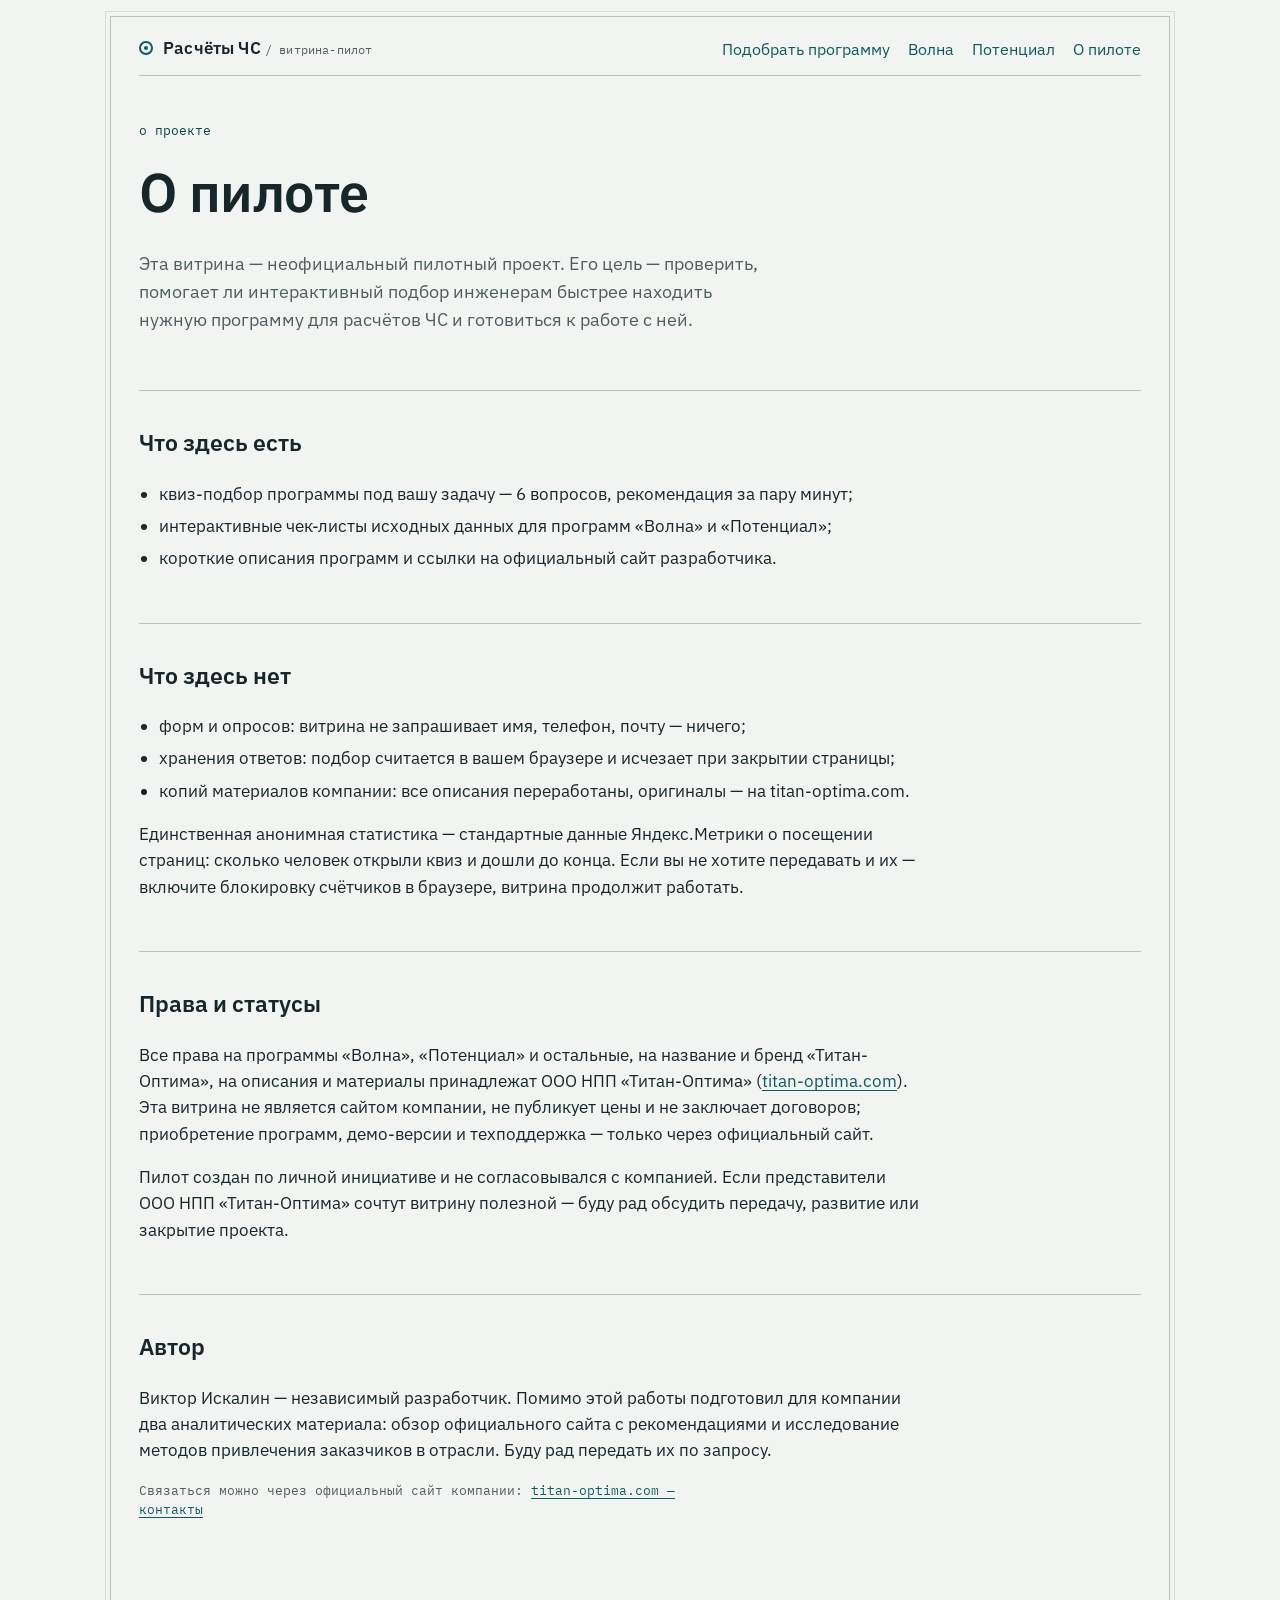
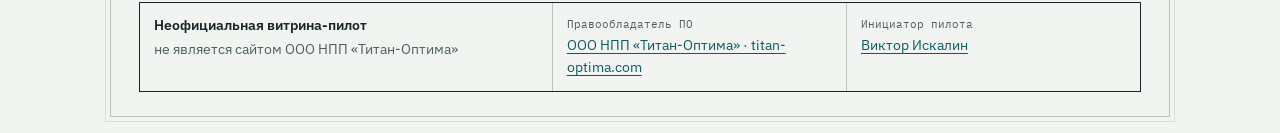
==== about.html @ 4f1141a6 "[agent] publish: pilot showcase (no analytics, no internal docs) Co-Authored-By: Claude Code <norepl" ====
<!DOCTYPE html>
<html lang="ru">
<head>
<meta charset="UTF-8">
<meta name="viewport" content="width=device-width, initial-scale=1.0">
<title>О пилоте — неофициальная витрина программ «Титан-Оптима»</title>
<meta name="description" content="Что это за витрина, кто её сделал, какие данные собираются (никакие) и кому принадлежат права на программы. Пилотный проект Виктора Искалина.">
<link rel="preconnect" href="https://fonts.googleapis.com">
<link rel="preconnect" href="https://fonts.gstatic.com" crossorigin>
<link href="https://fonts.googleapis.com/css2?family=IBM+Plex+Sans:wght@400;500;600&family=IBM+Plex+Mono:wght@400;500&display=swap" rel="stylesheet">
<link rel="stylesheet" href="assets/css/style.css">
</head>
<body>
<div class="sheet">

  <header class="masthead">
    <a class="brand" href="index.html">
      <span class="brand-mark" aria-hidden="true"></span>
      <span class="brand-text">Расчёты&nbsp;ЧС <span class="brand-note">/ витрина-пилот</span></span>
    </a>
    <nav class="nav" aria-label="Основная навигация">
      <a href="quiz.html">Подобрать программу</a>
      <a href="volna.html">Волна</a>
      <a href="potencial.html">Потенциал</a>
      <a href="about.html" aria-current="page">О пилоте</a>
    </nav>
  </header>

  <main>
    <section class="prog-head">
      <p class="quiz-counter">о проекте</p>
      <h1>О пилоте</h1>
      <p class="lead">Эта витрина — неофициальный пилотный проект. Его цель — проверить, помогает ли интерактивный подбор инженерам быстрее находить нужную программу для расчётов ЧС и готовиться к работе с ней.</p>
    </section>

    <section class="section">
      <h2>Что здесь есть</h2>
      <ul class="doc-list" style="color: var(--ink);">
        <li>квиз-подбор программы под вашу задачу — 6 вопросов, рекомендация за пару минут;</li>
        <li>интерактивные чек-листы исходных данных для программ «Волна» и «Потенциал»;</li>
        <li>короткие описания программ и ссылки на официальный сайт разработчика.</li>
      </ul>
    </section>

    <section class="section">
      <h2>Что здесь нет</h2>
      <ul class="doc-list" style="color: var(--ink);">
        <li>форм и опросов: витрина не запрашивает имя, телефон, почту — ничего;</li>
        <li>хранения ответов: подбор считается в вашем браузере и исчезает при закрытии страницы;</li>
        <li>копий материалов компании: все описания переработаны, оригиналы — на titan-optima.com.</li>
      </ul>
      <p>Единственная анонимная статистика — стандартные данные Яндекс.Метрики о посещении страниц: сколько человек открыли квиз и дошли до конца. Если вы не хотите передавать и их — включите блокировку счётчиков в браузере, витрина продолжит работать.</p>
    </section>

    <section class="section">
      <h2>Права и статусы</h2>
      <p>Все права на программы «Волна», «Потенциал» и остальные, на название и бренд «Титан-Оптима», на описания и материалы принадлежат ООО НПП «Титан-Оптима» (<a href="https://titan-optima.com" target="_blank" rel="noopener">titan-optima.com</a>). Эта витрина не является сайтом компании, не публикует цены и не заключает договоров; приобретение программ, демо-версии и техподдержка — только через официальный сайт.</p>
      <p>Пилот создан по личной инициативе и не согласовывался с компанией. Если представители ООО НПП «Титан-Оптима» сочтут витрину полезной — буду рад обсудить передачу, развитие или закрытие проекта.</p>
    </section>

    <section class="section">
      <h2>Автор</h2>
      <p>Виктор Искалин — независимый разработчик. Помимо этой работы подготовил для компании два аналитических материала: обзор официального сайта с рекомендациями и исследование методов привлечения заказчиков в отрасли. Буду рад передать их по запросу.</p>
      <p class="micro">Связаться можно через официальный сайт компании: <a href="https://titan-optima.com/kontakt/index.htm" target="_blank" rel="noopener">titan-optima.com — контакты</a></p>
    </section>
  </main>

  <footer class="stamp" role="contentinfo">
    <div class="stamp-cell stamp-title">
      <span class="stamp-name">Неофициальная витрина-пилот</span>
      <span class="stamp-sub">не является сайтом ООО НПП «Титан-Оптима»</span>
    </div>
    <div class="stamp-cell">
      <span class="stamp-k">Правообладатель ПО</span>
      <a href="https://titan-optima.com" target="_blank" rel="noopener">ООО НПП «Титан-Оптима» · titan-optima.com</a>
    </div>
    <div class="stamp-cell">
      <span class="stamp-k">Инициатор пилота</span>
      <a href="about.html">Виктор Искалин</a>
    </div>
  </footer>

</div>
<!-- Yandex.Metrika counter — подключить после получения номера счётчика -->
</body>
</html>
---- assets/css/style.css ----
/* ============================================================
   Витрина-пилот «Расчёты ЧС» — токены и базовый лист
   План дизайна: docs/DESIGN.md (чертёжная тема)
   ============================================================ */

:root {
  --paper: #F2F4F1;
  --ink: #17262B;
  --ink-soft: #4E5E60;
  --petrol: #0E5A63;
  --petrol-deep: #0A4249;
  --signal: #D9481C;
  --line: #B9C4BD;
  --line-soft: #D6DDD7;
  --font-sans: "IBM Plex Sans", system-ui, sans-serif;
  --font-mono: "IBM Plex Mono", ui-monospace, monospace;
}

* { box-sizing: border-box; }

html { scroll-behavior: smooth; }

body {
  margin: 0;
  background: var(--paper);
  color: var(--ink);
  font-family: var(--font-sans);
  font-size: 17px;
  line-height: 1.55;
}

/* --- чертёжный лист --- */

.sheet {
  max-width: 1060px;
  margin: 16px auto;
  padding: 0 28px;
  border: 1px solid var(--line);
  outline: 1px solid var(--line-soft);
  outline-offset: 4px;
  background: var(--paper);
  min-height: calc(100vh - 32px);
  display: flex;
  flex-direction: column;
}

main { flex: 1; }

a { color: var(--petrol); text-underline-offset: 3px; }
a:hover { color: var(--petrol-deep); }

:focus-visible {
  outline: 2px solid var(--signal);
  outline-offset: 2px;
}

/* --- шапка --- */

.masthead {
  display: flex;
  justify-content: space-between;
  align-items: center;
  gap: 16px;
  padding: 18px 0 14px;
  border-bottom: 1px solid var(--line);
  flex-wrap: wrap;
}

.brand {
  display: inline-flex;
  align-items: baseline;
  gap: 10px;
  text-decoration: none;
  color: var(--ink);
  font-weight: 600;
  letter-spacing: 0.01em;
}

.brand-mark {
  width: 14px; height: 14px;
  border: 2px solid var(--petrol);
  border-radius: 50%;
  position: relative;
  top: 1px;
}
.brand-mark::after {
  content: "";
  position: absolute; inset: 3px;
  background: var(--petrol);
  border-radius: 50%;
}

.brand-note {
  font-family: var(--font-mono);
  font-size: 0.72em;
  color: var(--ink-soft);
  font-weight: 400;
}

.nav { display: flex; gap: 4px 18px; flex-wrap: wrap; }
.nav a { text-decoration: none; font-size: 0.95em; }
.nav a:hover { text-decoration: underline; }

/* --- герой --- */

.hero {
  display: grid;
  grid-template-columns: minmax(0, 1.15fr) minmax(0, 1fr);
  gap: 36px;
  align-items: center;
  padding: 48px 0 40px;
}

.hero h1 {
  font-size: clamp(28px, 4vw, 42px);
  line-height: 1.14;
  font-weight: 600;
  margin: 0 0 18px;
  letter-spacing: -0.01em;
}

.accent { color: var(--petrol); font-style: italic; }

.lead {
  font-size: 1.08em;
  max-width: 34em;
  margin: 0 0 26px;
  color: var(--ink-soft);
}

.cta-row { display: flex; gap: 14px; flex-wrap: wrap; margin-bottom: 22px; }

.btn {
  display: inline-block;
  padding: 12px 22px;
  font-size: 1em;
  font-weight: 500;
  text-decoration: none;
  border: 1px solid var(--ink);
  transition: transform 0.06s ease;
}
.btn:active { transform: translateY(1px); }

.btn-signal {
  background: var(--signal);
  border-color: var(--signal);
  color: #fff;
}
.btn-signal:hover { background: #BC3D15; color: #fff; }

.btn-quiet {
  background: transparent;
  color: var(--ink);
}
.btn-quiet:hover { background: var(--ink); color: var(--paper); }

.micro {
  font-family: var(--font-mono);
  font-size: 0.74em;
  color: var(--ink-soft);
  margin: 0;
}

/* --- SVG-схема героя --- */

.hero-fig { margin: 0; }
.hero-fig svg { width: 100%; height: auto; display: block; }
.hero-fig figcaption {
  font-family: var(--font-mono);
  font-size: 0.72em;
  color: var(--ink-soft);
  margin-top: 8px;
  border-top: 1px solid var(--line-soft);
  padding-top: 6px;
}

.grid path { stroke: var(--line-soft); stroke-width: 0.6; }

.water { fill: var(--petrol); opacity: 0.16; }
.dam { fill: var(--ink); }
.ground { fill: none; stroke: var(--ink); stroke-width: 1.4; }

.iso-line {
  fill: none;
  stroke: var(--petrol);
  stroke-width: 1.4;
  stroke-dasharray: 5 4;
}

.iso-label text {
  font-family: var(--font-mono);
  font-size: 11px;
  fill: var(--petrol-deep);
}

/* лёгкое «расхождение» изолиний один раз при загрузке */
@media (prefers-reduced-motion: no-preference) {
  .iso-line {
    animation: iso-draw 1.6s ease-out both;
  }
  @keyframes iso-draw {
    from { stroke-dashoffset: 200; opacity: 0; }
    to   { stroke-dashoffset: 0; opacity: 1; }
  }
}

/* --- секции --- */

.section { padding: 34px 0; border-top: 1px solid var(--line); }
.section h2 {
  font-size: 1.35em;
  font-weight: 600;
  margin: 0 0 20px;
}
.section p { max-width: 46em; }

/* --- список программ: строки данных, не карточки --- */

.table-list { border-top: 2px solid var(--ink); }

.row-primary {
  display: grid;
  grid-template-columns: 130px 1fr 130px;
  gap: 8px 20px;
  align-items: baseline;
  padding: 18px 4px;
  border-bottom: 1px solid var(--line);
  text-decoration: none;
  color: var(--ink);
}
.row-primary:hover { background: #E9EDE8; }
.row-primary:hover .row-name { color: var(--petrol); }

.row-name { font-weight: 600; font-size: 1.1em; }
.row-desc { color: var(--ink-soft); font-size: 0.95em; }
.row-tag {
  font-family: var(--font-mono);
  font-size: 0.72em;
  color: var(--petrol-deep);
  border: 1px solid var(--line);
  padding: 2px 8px;
  justify-self: end;
  white-space: nowrap;
}

.row-more {
  padding: 20px 4px 26px;
  border-bottom: 1px solid var(--line);
}
.row-more p { margin: 0 0 14px; max-width: 48em; }

/* --- штамп (подвал) --- */

.stamp {
  display: grid;
  grid-template-columns: 1.4fr 1fr 1fr;
  border: 1px solid var(--ink);
  margin: 48px 0 24px;
  font-size: 0.82em;
}

.stamp-cell {
  padding: 12px 14px;
  border-left: 1px solid var(--line);
  display: flex;
  flex-direction: column;
  gap: 3px;
}
.stamp-cell:first-child { border-left: none; }

.stamp-name { font-weight: 600; }
.stamp-sub { color: var(--ink-soft); }
.stamp-k {
  font-family: var(--font-mono);
  font-size: 0.82em;
  color: var(--ink-soft);
  text-transform: none;
}

/* --- квиз --- */

.quiz-wrap { padding: 44px 0 30px; max-width: 640px; }

.quiz-counter {
  font-family: var(--font-mono);
  font-size: 0.78em;
  color: var(--petrol-deep);
  margin: 0 0 10px;
}

.quiz-q {
  font-size: clamp(22px, 3vw, 30px);
  font-weight: 600;
  line-height: 1.2;
  margin: 0 0 24px;
}

.quiz-options {
  display: flex;
  flex-direction: column;
  border-top: 2px solid var(--ink);
}

.quiz-opt {
  font-family: inherit;
  font-size: 1em;
  text-align: left;
  background: transparent;
  color: var(--ink);
  border: none;
  border-bottom: 1px solid var(--line);
  padding: 15px 8px;
  cursor: pointer;
  transition: background 0.1s ease;
}
.quiz-opt:hover { background: #E9EDE8; color: var(--petrol-deep); }

.quiz-back {
  font-family: var(--font-mono);
  font-size: 0.8em;
  background: none;
  border: none;
  color: var(--ink-soft);
  cursor: pointer;
  padding: 14px 0 0;
}
.quiz-back:hover { color: var(--ink); text-decoration: underline; }

/* протокол подбора */

.quiz-verdict {
  font-family: var(--font-mono);
  font-size: 0.85em;
  color: var(--ink-soft);
  margin: 4px 0 2px;
}

.quiz-prog {
  font-size: clamp(30px, 4vw, 40px);
  font-weight: 600;
  color: var(--petrol);
  margin: 0 0 12px;
  line-height: 1.1;
}

.quiz-result .cta-row { margin-top: 22px; }

.quiz-also {
  margin-top: 30px;
  border-top: 1px solid var(--line);
  padding-top: 16px;
}
.quiz-k {
  font-family: var(--font-mono);
  font-size: 0.78em;
  color: var(--ink-soft);
  margin: 0 0 8px;
}
.quiz-also ul { margin: 0; padding-left: 20px; }
.quiz-also li { margin-bottom: 10px; color: var(--ink-soft); }
.quiz-also li strong { color: var(--ink); }

.quiz-note {
  font-size: 0.9em;
  color: var(--ink-soft);
  border-left: 3px solid var(--petrol);
  padding-left: 14px;
  margin-top: 26px;
}

.quiz-privacy { max-width: 640px; }

/* --- страница программы --- */

.prog-head { padding: 44px 0 30px; max-width: 720px; }
.prog-head h1 {
  font-size: clamp(36px, 5vw, 54px);
  font-weight: 600;
  margin: 0 0 14px;
  letter-spacing: -0.01em;
}

.sub-h { font-size: 1.05em; margin: 26px 0 10px; }
.doc-list { max-width: 46em; padding-left: 20px; color: var(--ink-soft); }
.doc-list li { margin-bottom: 6px; }

/* --- подбор исходных данных --- */

.idata-intro { max-width: 46em; }
.idata-q {
  font-size: clamp(20px, 3vw, 27px);
  font-weight: 600;
  margin: 0 0 20px;
  line-height: 1.25;
}
#idata .quiz-options { max-width: 640px; }

.idata-progress {
  font-family: var(--font-mono);
  font-size: 0.8em;
  color: var(--petrol-deep);
  margin: -8px 0 20px;
}

.idata-group { margin-bottom: 26px; max-width: 720px; }
.idata-group h4 {
  font-size: 0.95em;
  font-weight: 600;
  margin: 0 0 8px;
  padding-bottom: 6px;
  border-bottom: 1px solid var(--line);
}
.idata-group ul { list-style: none; margin: 0; padding: 0; }
.idata-group li { border-bottom: 1px dashed var(--line-soft); }
.idata-group li:last-child { border-bottom: none; }

.idata-item {
  display: flex;
  gap: 12px;
  align-items: baseline;
  padding: 10px 4px;
  cursor: pointer;
  line-height: 1.45;
}
.idata-item:hover { background: #E9EDE8; }
.idata-item input[type="checkbox"] { accent-color: var(--petrol); width: 16px; height: 16px; flex: none; }
.idata-item input:checked + span { color: var(--ink-soft); }

.idata-src {
  font-family: var(--font-mono);
  font-size: 0.78em;
  color: var(--petrol-deep);
  border: 1px solid var(--line);
  padding: 1px 7px;
  white-space: nowrap;
}

/* --- адаптив --- */

@media (max-width: 860px) {
  .hero { grid-template-columns: 1fr; padding-top: 36px; }
  .hero-fig { max-width: 460px; }
  .stamp { grid-template-columns: 1fr; }
  .stamp-cell { border-left: none; border-top: 1px solid var(--line); }
  .stamp-cell:first-child { border-top: none; }
  .row-primary { grid-template-columns: 1fr; gap: 4px; }
  .row-tag { justify-self: start; }
}
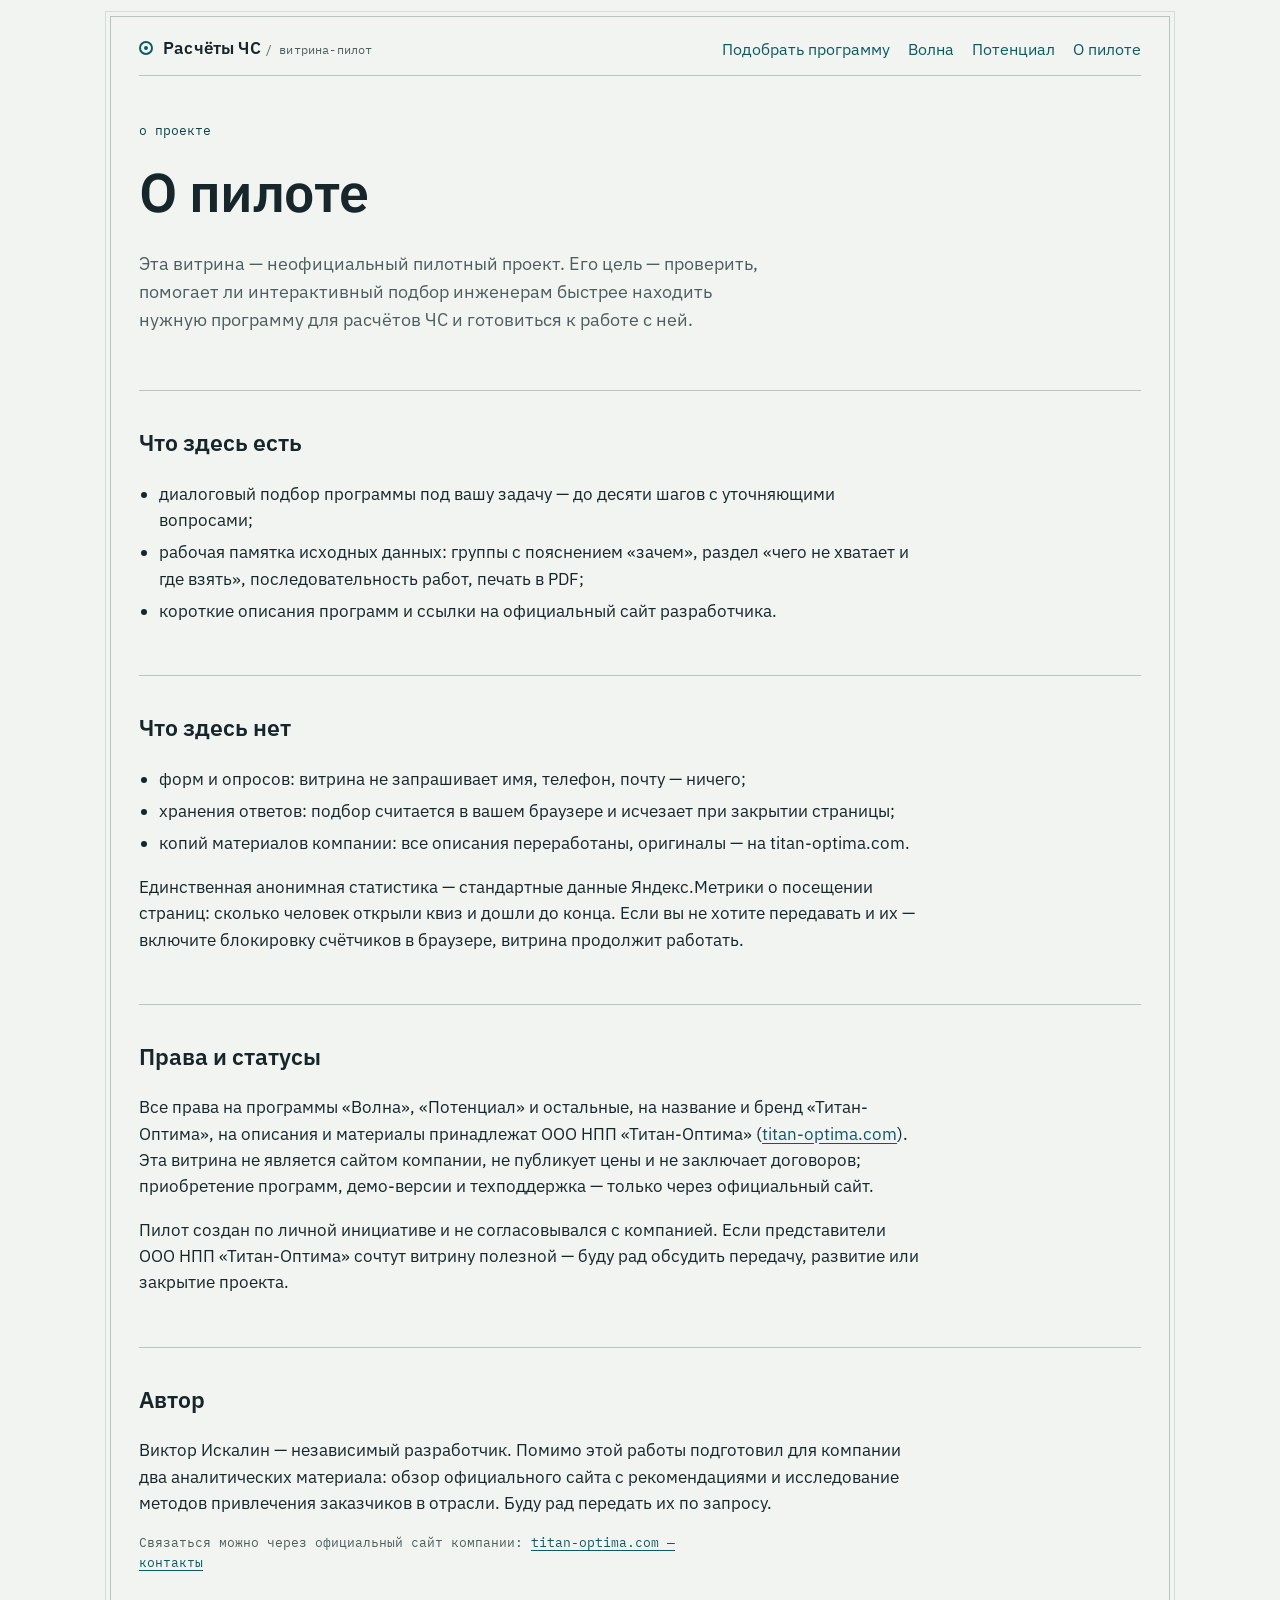
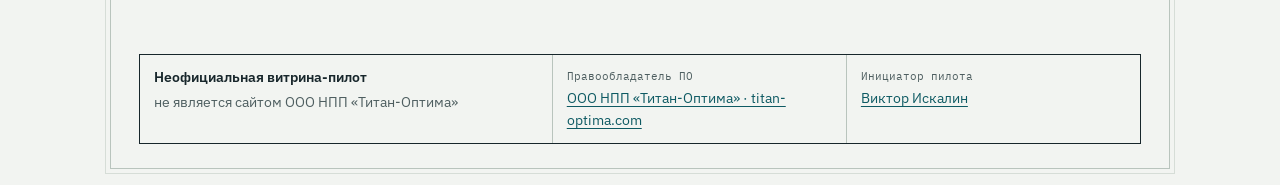
==== commit 766fbc38: "[agent] feat: Этап 2.1 «Глубокий диалог» — ветвящийся диалог + рабочая памятка (печать PDF), крючки " ====
--- a/about.html
+++ b/about.html
@@ -36,8 +36,8 @@
     <section class="section">
       <h2>Что здесь есть</h2>
       <ul class="doc-list" style="color: var(--ink);">
-        <li>квиз-подбор программы под вашу задачу — 6 вопросов, рекомендация за пару минут;</li>
-        <li>интерактивные чек-листы исходных данных для программ «Волна» и «Потенциал»;</li>
+        <li>диалоговый подбор программы под вашу задачу — до десяти шагов с уточняющими вопросами;</li>
+        <li>рабочая памятка исходных данных: группы с пояснением «зачем», раздел «чего не хватает и где взять», последовательность работ, печать в PDF;</li>
         <li>короткие описания программ и ссылки на официальный сайт разработчика.</li>
       </ul>
     </section>
--- a/assets/css/style.css
+++ b/assets/css/style.css
@@ -435,6 +435,124 @@
   white-space: nowrap;
 }
 
+/* --- диалог (Этап 2.1) --- */
+
+.dlg-react {
+  border-left: 3px solid var(--petrol);
+  background: #E9EDE8;
+  padding: 14px 18px;
+  margin-top: 18px;
+  max-width: 640px;
+}
+.dlg-react p { margin: 0 0 12px; }
+.dlg-react .btn { padding: 8px 16px; font-size: 0.9em; }
+
+.quiz-opt.dlg-chosen {
+  border-left: 3px solid var(--petrol);
+  color: var(--petrol-deep);
+  font-weight: 500;
+  cursor: default;
+}
+.quiz-opt:disabled { opacity: 0.55; }
+.quiz-opt.dlg-chosen:disabled { opacity: 1; }
+
+/* --- рабочая памятка --- */
+
+.memo {
+  border: 1px solid var(--ink);
+  outline: 1px solid var(--line-soft);
+  outline-offset: 4px;
+  padding: 28px 32px;
+  margin: 6px 0 10px;
+}
+
+.memo-bundle {
+  border-top: 1px dashed var(--line);
+  border-bottom: 1px dashed var(--line);
+  padding: 10px 0;
+  max-width: 46em;
+}
+
+.memo-recs { max-width: 46em; padding-left: 20px; }
+.memo-recs li { margin-bottom: 10px; }
+.memo-noteline { max-width: 44em; }
+
+.memo-gnum {
+  font-family: var(--font-mono);
+  color: var(--petrol-deep);
+  margin-right: 4px;
+}
+.memo-gwhy {
+  font-size: 0.88em;
+  color: var(--ink-soft);
+  margin: 0 0 8px;
+  max-width: 44em;
+}
+
+.memo-sec { margin-top: 26px; max-width: 48em; }
+.memo-sec h4 {
+  font-size: 0.82em;
+  font-family: var(--font-mono);
+  font-weight: 500;
+  text-transform: uppercase;
+  letter-spacing: 0.06em;
+  color: var(--petrol-deep);
+  border-bottom: 1px solid var(--line);
+  padding-bottom: 6px;
+  margin: 0 0 12px;
+}
+.memo-gaps li, .memo-norms li { margin-bottom: 8px; color: var(--ink-soft); }
+.memo-gaps { padding-left: 20px; }
+.memo-norms { padding-left: 20px; }
+.memo-seq { padding-left: 22px; }
+.memo-seq li { margin-bottom: 6px; }
+
+.memo-effort {
+  font-size: 0.9em;
+  border-left: 3px solid var(--signal);
+  padding-left: 14px;
+  margin-top: 26px;
+  max-width: 44em;
+}
+
+.memo-actions { margin-top: 26px; }
+
+/* --- «крючки» на страницах программ --- */
+
+.hook {
+  border: 1px dashed var(--line);
+  padding: 16px 20px;
+  max-width: 48em;
+}
+
+.mini-ex { max-width: 640px; overflow-x: auto; }
+.mini-ex table {
+  border-collapse: collapse;
+  font-family: var(--font-mono);
+  font-size: 0.8em;
+  margin-top: 10px;
+}
+.mini-ex th, .mini-ex td {
+  border: 1px solid var(--line);
+  padding: 5px 12px;
+  text-align: left;
+  white-space: nowrap;
+}
+.mini-ex th { background: #E9EDE8; font-weight: 500; }
+
+/* --- печать памятки --- */
+
+@media print {
+  body { background: #fff; font-size: 13px; }
+  .sheet { max-width: 100%; margin: 0; border: 1px solid var(--ink); outline: none; padding: 0 24px; }
+  .masthead, .prog-head, .hero, .section:not(.dialog-host), .quiz-privacy { display: none !important; }
+  .memo { border: none; outline: none; padding: 0; }
+  .memo-actions, .micro, .quiz-back { display: none !important; }
+  .stamp { margin: 24px 0 8px; page-break-inside: avoid; }
+  .idata-item input[type="checkbox"] { width: 12px; height: 12px; }
+  a { color: var(--ink); text-decoration: none; }
+}
+
 /* --- адаптив --- */
 
 @media (max-width: 860px) {
